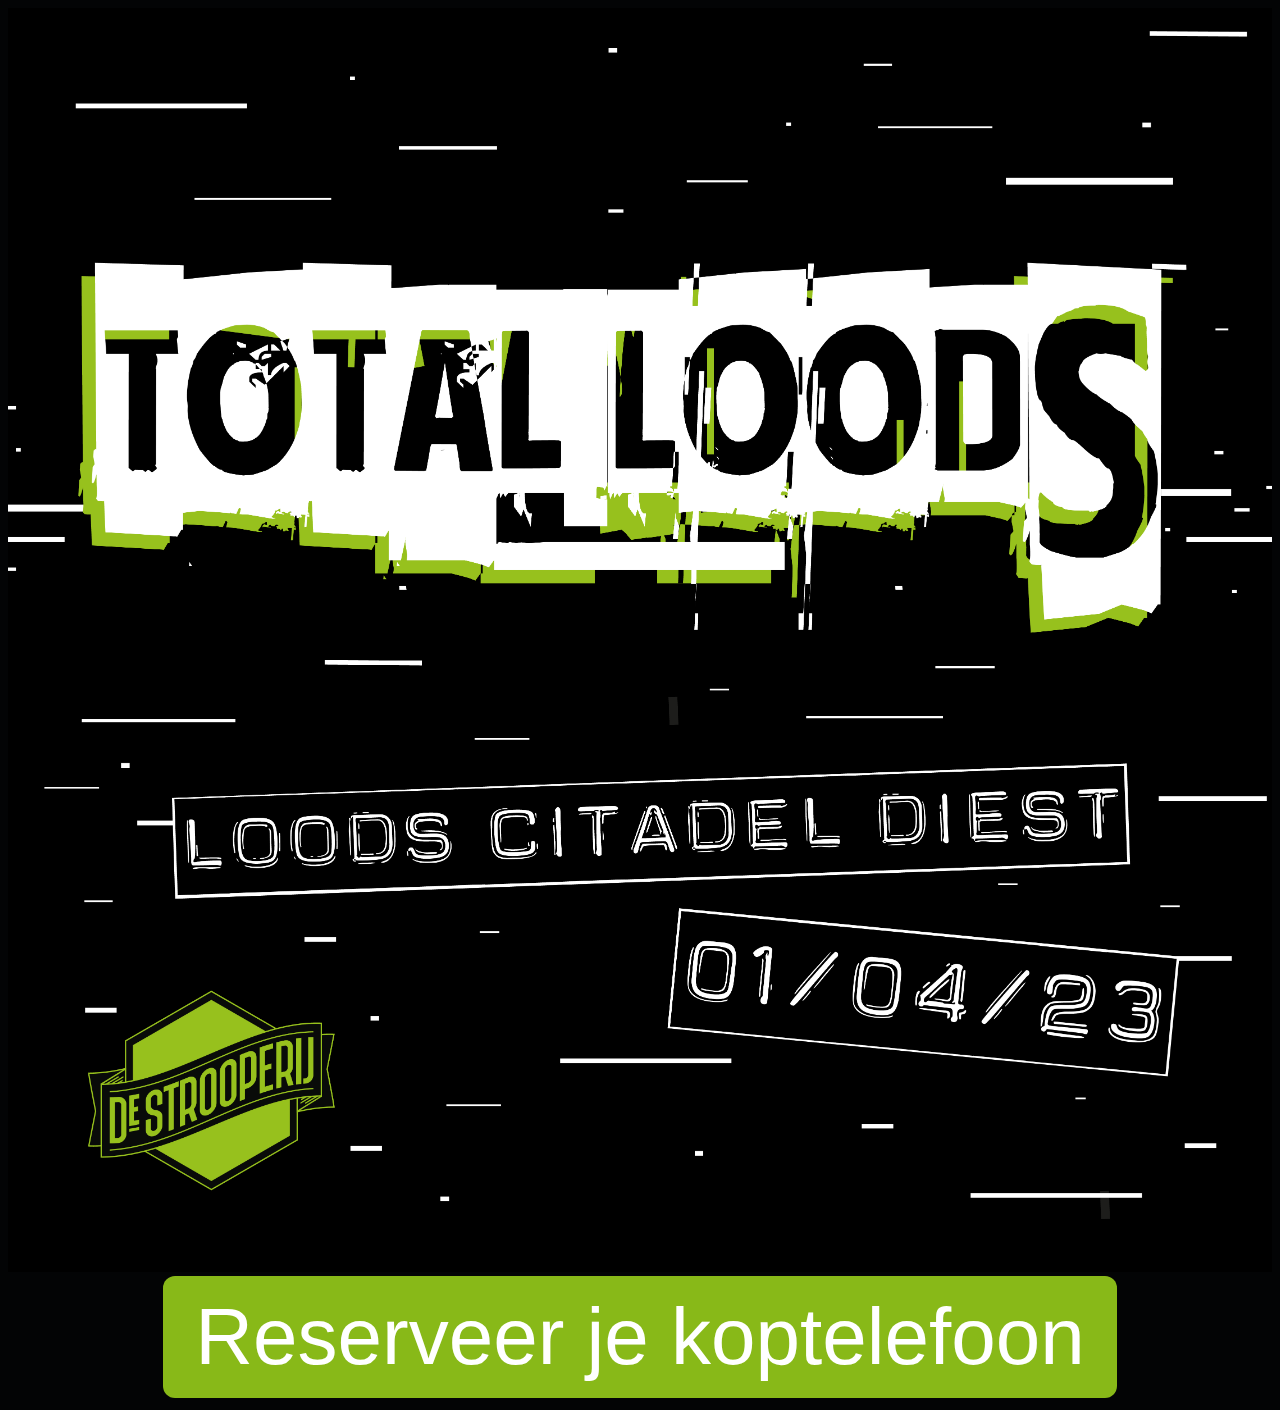
==== index.html @ c7da3c21 "fix: adjust banner" ====
<!DOCTYPE html>
<html>
  <head>
    <title>De Strooperij</title>
    <link rel="stylesheet" href="./static/main.css" />
  </head>
  <body>
    <div>
      <img class="header" src="./static/img/banner.png" />
    </div>
    <div class="button">
      <a href="https://total-loods-silent-disco.eventsquare.co/6rwni7seofbu" target="_blank">Reserveer je koptelefoon</a>
    </div>
  </body>
</html>
---- static/main.css ----
.header {
  display: block;
  margin-left: auto;
  margin-right: auto;
  max-width: 100%;
  max-height: 100%;
  width: auto;
  height: auto; }

body {
  background-color: #030405; }

body {
  display: flex;
  align-items: center;
  justify-content: center;
  flex-direction: column;
  min-height: 100vh;
  font-family: -system-ui, -apple-system, BlinkMacSystemFont, sans-serif; }

a {
  color: #FFFFFF;
  text-decoration: none;
  font-size: 80px;
  display: flex;
  justify-content: center;
  font-style: bold; }
  a:visited {
    color: #FFFFFF;
    text-decoration: none;
    opacity: 0.42; }
  a:hover {
    opacity: 0.7;
    text-decoration: underline; }
  a:active {
    opacity: 1;
    text-decoration: none; }

.button {
  display: inline-block;
  align-self: center;
  background-color: #88B918;
  border: none;
  padding: 15px 32px;
  text-align: center;
  text-decoration: none;
  margin: 4px 2px;
  border-radius: 12px; }
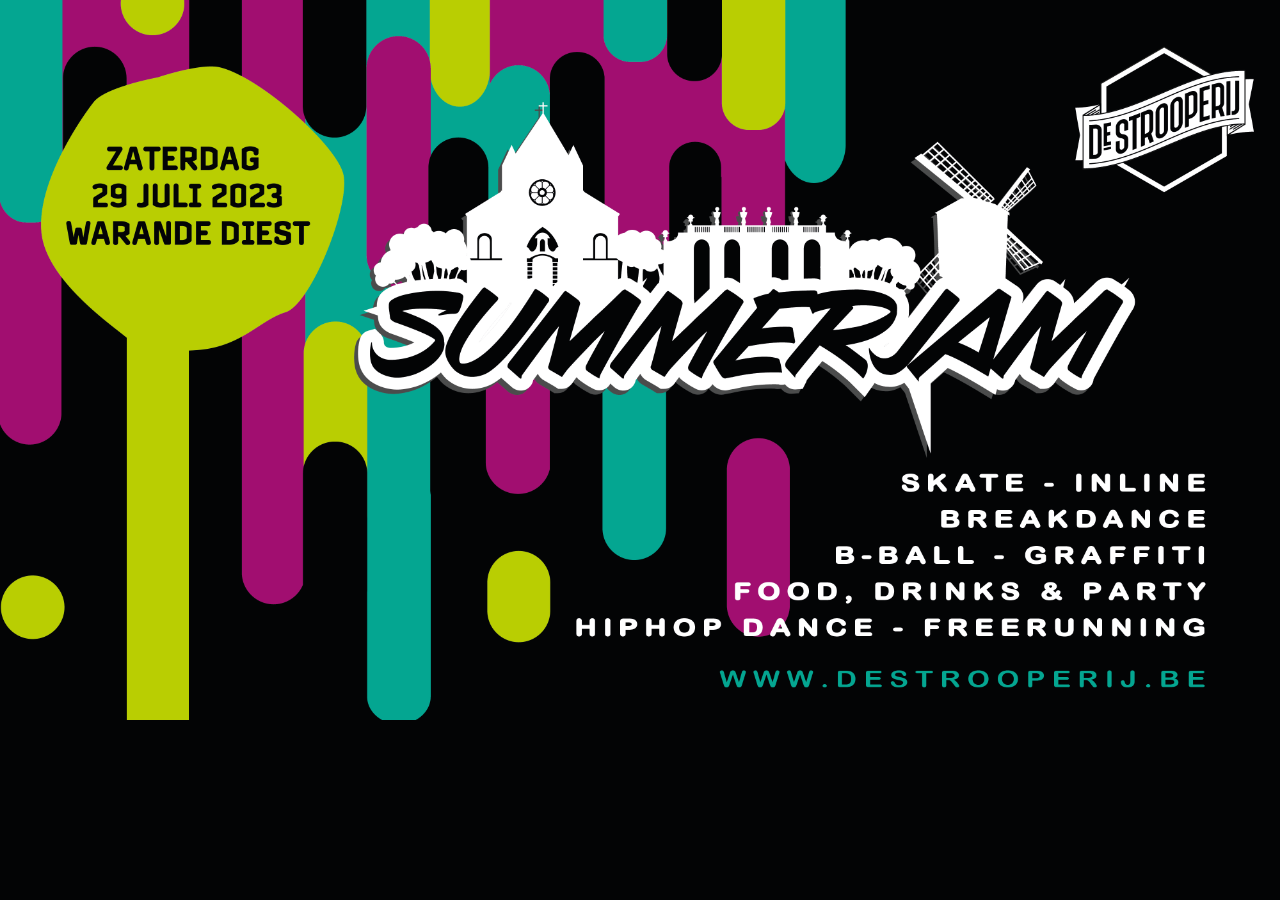
==== commit e288d132: "feat: summer jam 2023" ====
--- a/index.html
+++ b/index.html
@@ -8,8 +8,5 @@
     <div>
       <img class="header" src="./static/img/banner.png" />
     </div>
-    <div class="button">
-      <a href="https://total-loods-silent-disco.eventsquare.co/6rwni7seofbu" target="_blank">Reserveer je koptelefoon</a>
-    </div>
   </body>
 </html>
--- a/static/main.css
+++ b/static/main.css
@@ -1,22 +1,28 @@
 .header {
-  display: block;
+  /* display: flex; */
+  display: flex;
+  flex-direction: column;
+  align-items: start;
   margin-left: auto;
   margin-right: auto;
   max-width: 100%;
-  max-height: 100%;
+  /* max-height: 100%; */
   width: auto;
-  height: auto; }
+  height: auto;
+}
 
 body {
-  background-color: #030405; }
+  background-color: #030405;
+}
 
 body {
   display: flex;
-  align-items: center;
-  justify-content: center;
+  justify-content: flex-start;
   flex-direction: column;
+  margin: 0px;
   min-height: 100vh;
-  font-family: -system-ui, -apple-system, BlinkMacSystemFont, sans-serif; }
+  font-family: -system-ui, -apple-system, BlinkMacSystemFont, sans-serif;
+}
 
 a {
   color: #FFFFFF;
@@ -24,17 +30,24 @@
   font-size: 80px;
   display: flex;
   justify-content: center;
-  font-style: bold; }
-  a:visited {
-    color: #FFFFFF;
-    text-decoration: none;
-    opacity: 0.42; }
-  a:hover {
-    opacity: 0.7;
-    text-decoration: underline; }
-  a:active {
-    opacity: 1;
-    text-decoration: none; }
+  font-style: bold;
+}
+
+a:visited {
+  color: #FFFFFF;
+  text-decoration: none;
+  opacity: 0.42;
+}
+
+a:hover {
+  opacity: 0.7;
+  text-decoration: underline;
+}
+
+a:active {
+  opacity: 1;
+  text-decoration: none;
+}
 
 .button {
   display: inline-block;
@@ -45,4 +58,9 @@
   text-align: center;
   text-decoration: none;
   margin: 4px 2px;
-  border-radius: 12px; }
+  border-radius: 12px;
+}
+
+/*# sourceMappingURL=main.css.map */
+
+/*# sourceMappingURL=main.css.map */
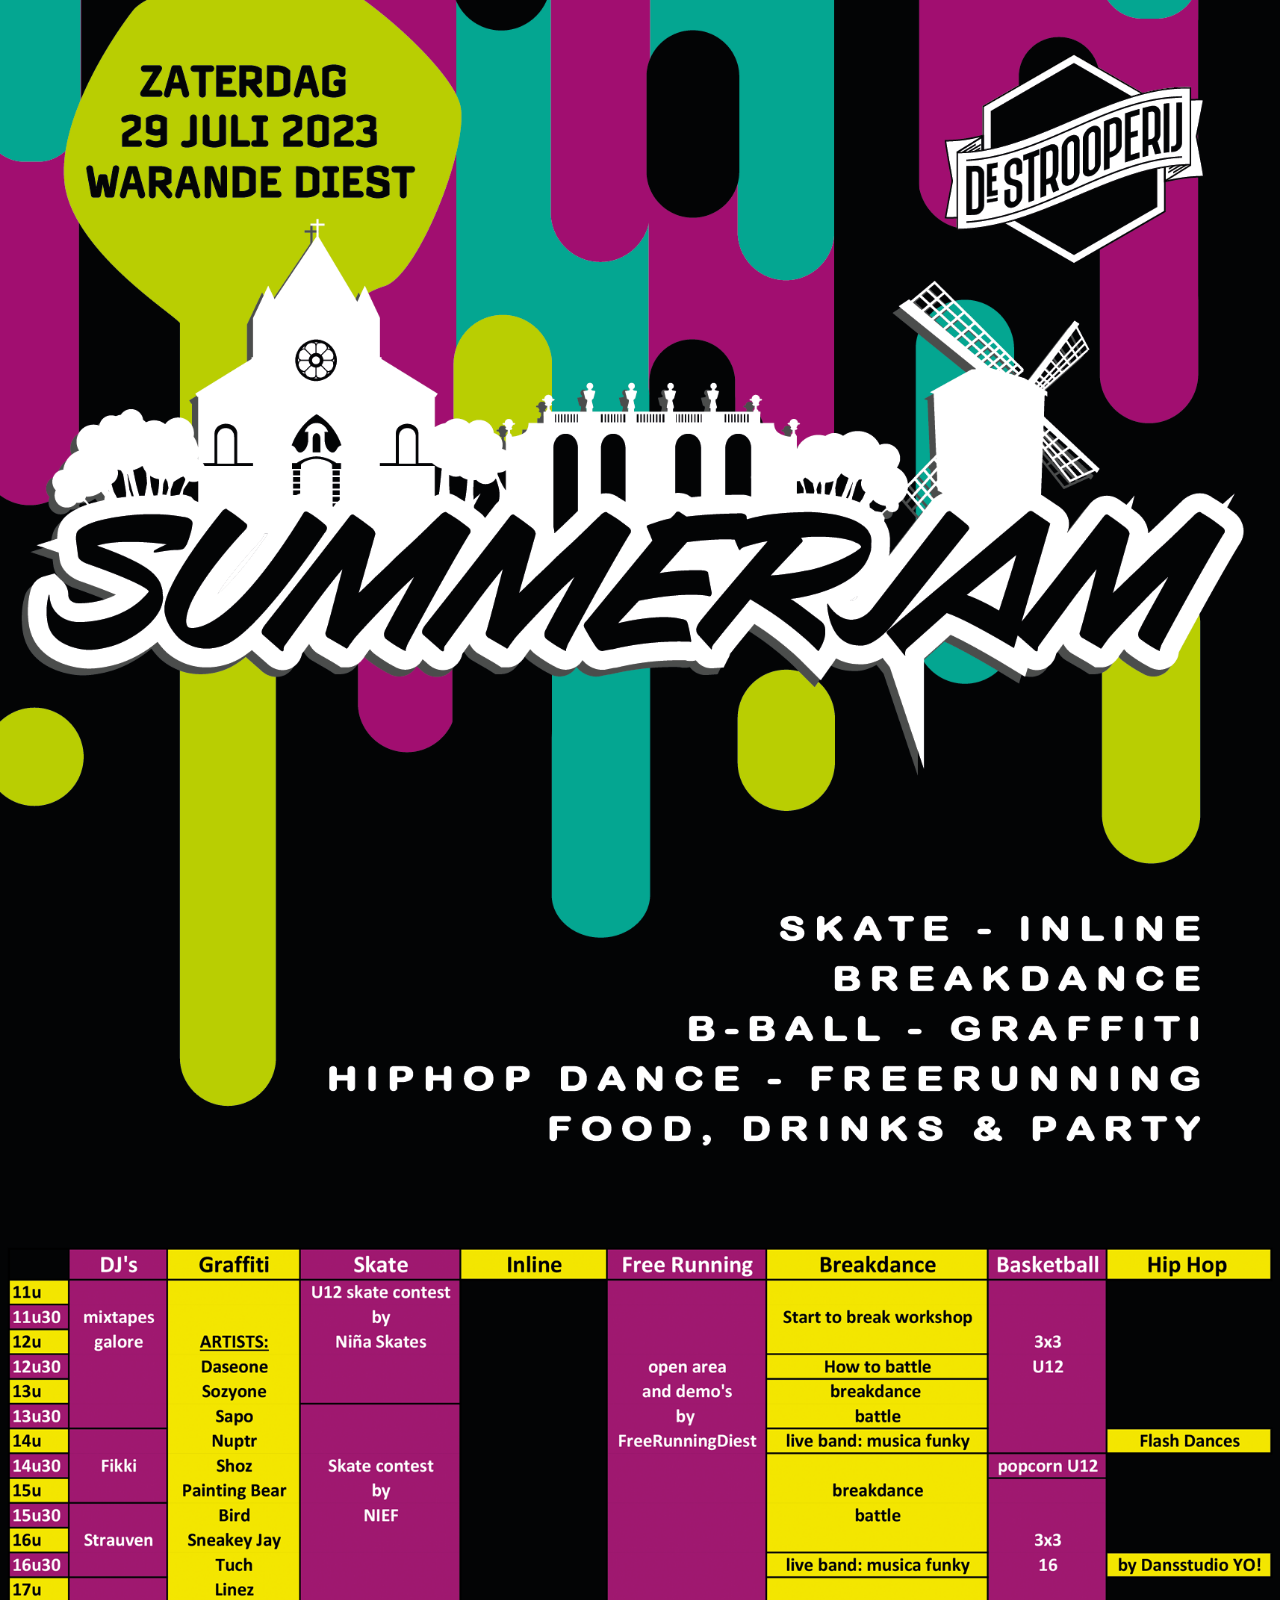
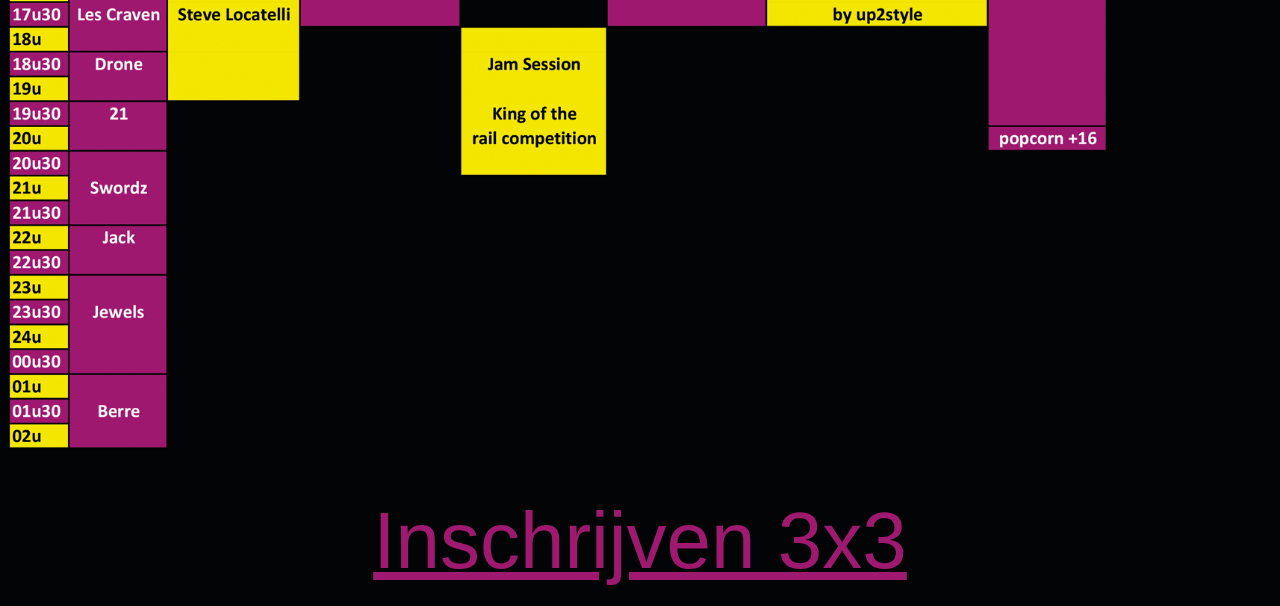
==== commit 0ad10c47: "chore: update timetable" ====
--- a/index.html
+++ b/index.html
@@ -7,6 +7,7 @@
   <body>
     <div>
       <img class="header" src="./static/img/banner.png" />
+      <a class="button" href="https://docs.google.com/forms/d/e/1FAIpQLSea4ttRO7aKOVwYZf0g1lOY1QCW1S-lXmEupYNAjD7B0sXbIw/viewform?fbclid=IwAR3kjUCj4Ua3ShYktB3WExdc3e5omqko2OveO0cGcGhgmTHzK2kvohEwtuA">Inschrijven 3x3</a>
     </div>
   </body>
 </html>
--- a/static/main.css
+++ b/static/main.css
@@ -1,12 +1,11 @@
+html {
+  display: flex;
+}
+
 .header {
-  /* display: flex; */
-  display: flex;
-  flex-direction: column;
-  align-items: start;
   margin-left: auto;
   margin-right: auto;
   max-width: 100%;
-  /* max-height: 100%; */
   width: auto;
   height: auto;
 }
@@ -17,7 +16,7 @@
 
 body {
   display: flex;
-  justify-content: flex-start;
+  justify-content: center;
   flex-direction: column;
   margin: 0px;
   min-height: 100vh;
@@ -25,16 +24,13 @@
 }
 
 a {
-  color: #FFFFFF;
-  text-decoration: none;
+  color: #9F1970;
   font-size: 80px;
-  display: flex;
-  justify-content: center;
   font-style: bold;
 }
 
 a:visited {
-  color: #FFFFFF;
+  color: #9F1970;
   text-decoration: none;
   opacity: 0.42;
 }
@@ -50,17 +46,8 @@
 }
 
 .button {
-  display: inline-block;
-  align-self: center;
-  background-color: #88B918;
-  border: none;
+  display: block;
   padding: 15px 32px;
   text-align: center;
-  text-decoration: none;
   margin: 4px 2px;
-  border-radius: 12px;
 }
-
-/*# sourceMappingURL=main.css.map */
-
-/*# sourceMappingURL=main.css.map */
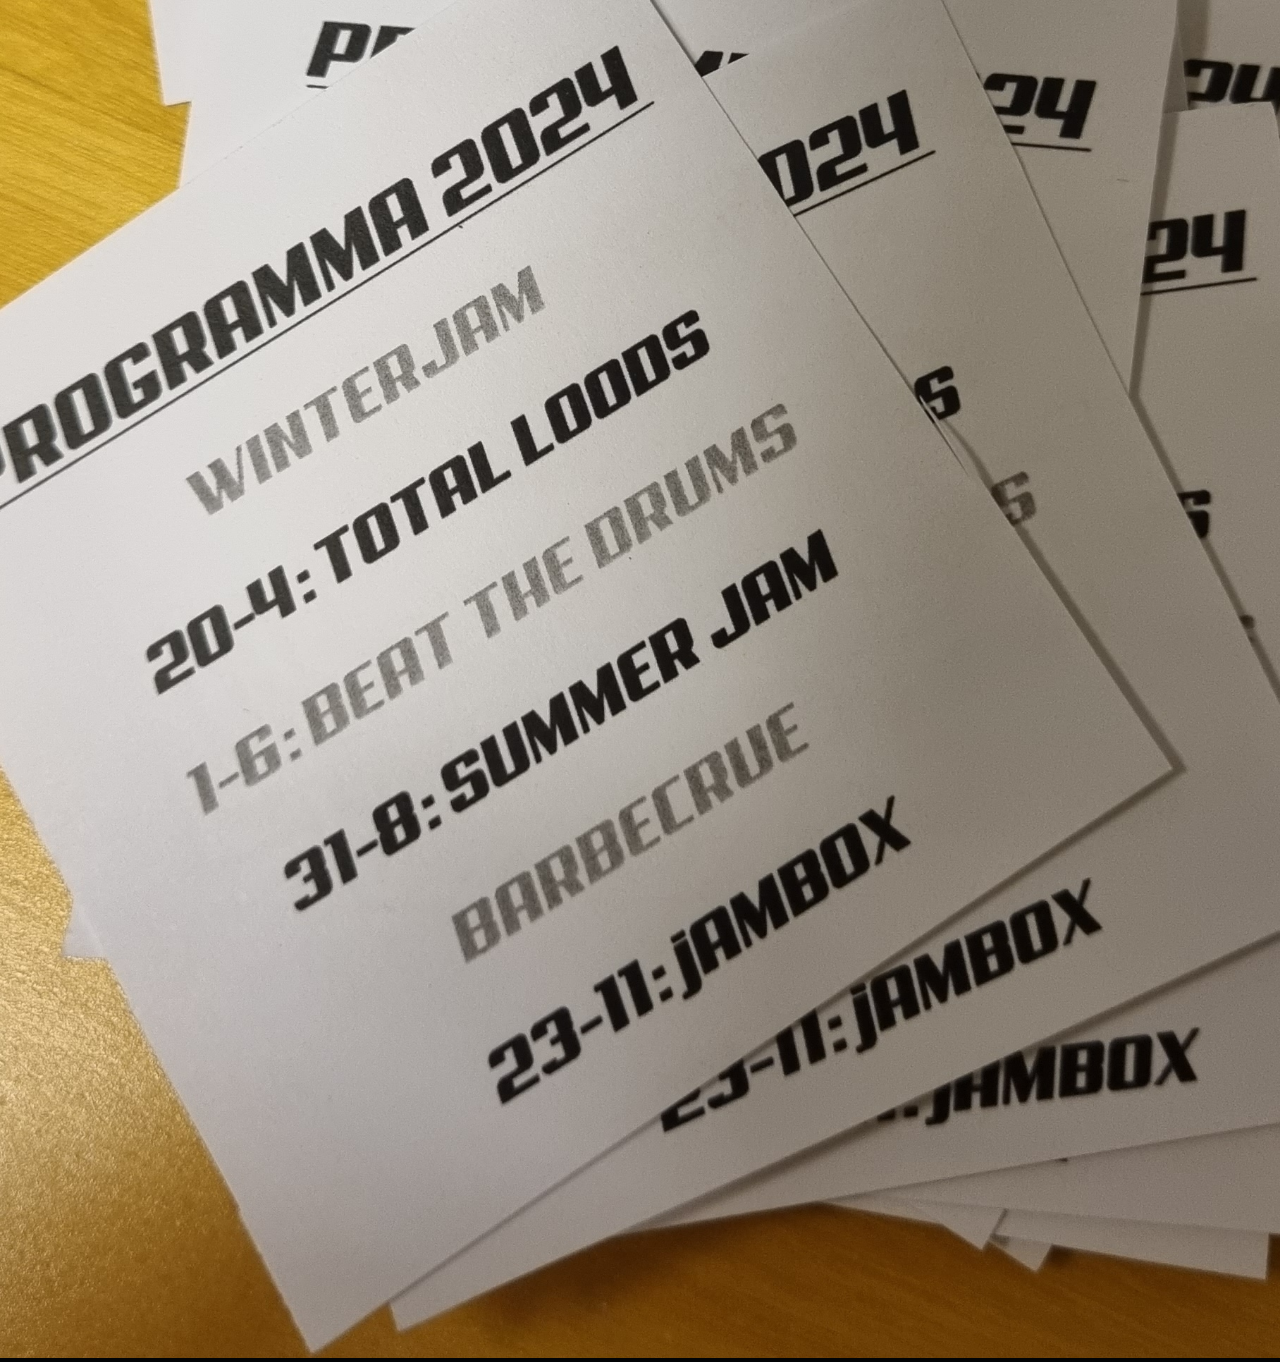
==== commit 8eb6c791: "chore: update program for 2024" ====
--- a/index.html
+++ b/index.html
@@ -6,8 +6,7 @@
   </head>
   <body>
     <div>
-      <img class="header" src="./static/img/banner.png" />
-      <a class="button" href="https://docs.google.com/forms/d/e/1FAIpQLSea4ttRO7aKOVwYZf0g1lOY1QCW1S-lXmEupYNAjD7B0sXbIw/viewform?fbclid=IwAR3kjUCj4Ua3ShYktB3WExdc3e5omqko2OveO0cGcGhgmTHzK2kvohEwtuA">Inschrijven 3x3</a>
+      <img class="header" src="./static/img/banner.jpg" />
     </div>
   </body>
 </html>
--- a/static/main.css
+++ b/static/main.css
@@ -6,7 +6,6 @@
   margin-left: auto;
   margin-right: auto;
   max-width: 100%;
-  width: auto;
   height: auto;
 }
 
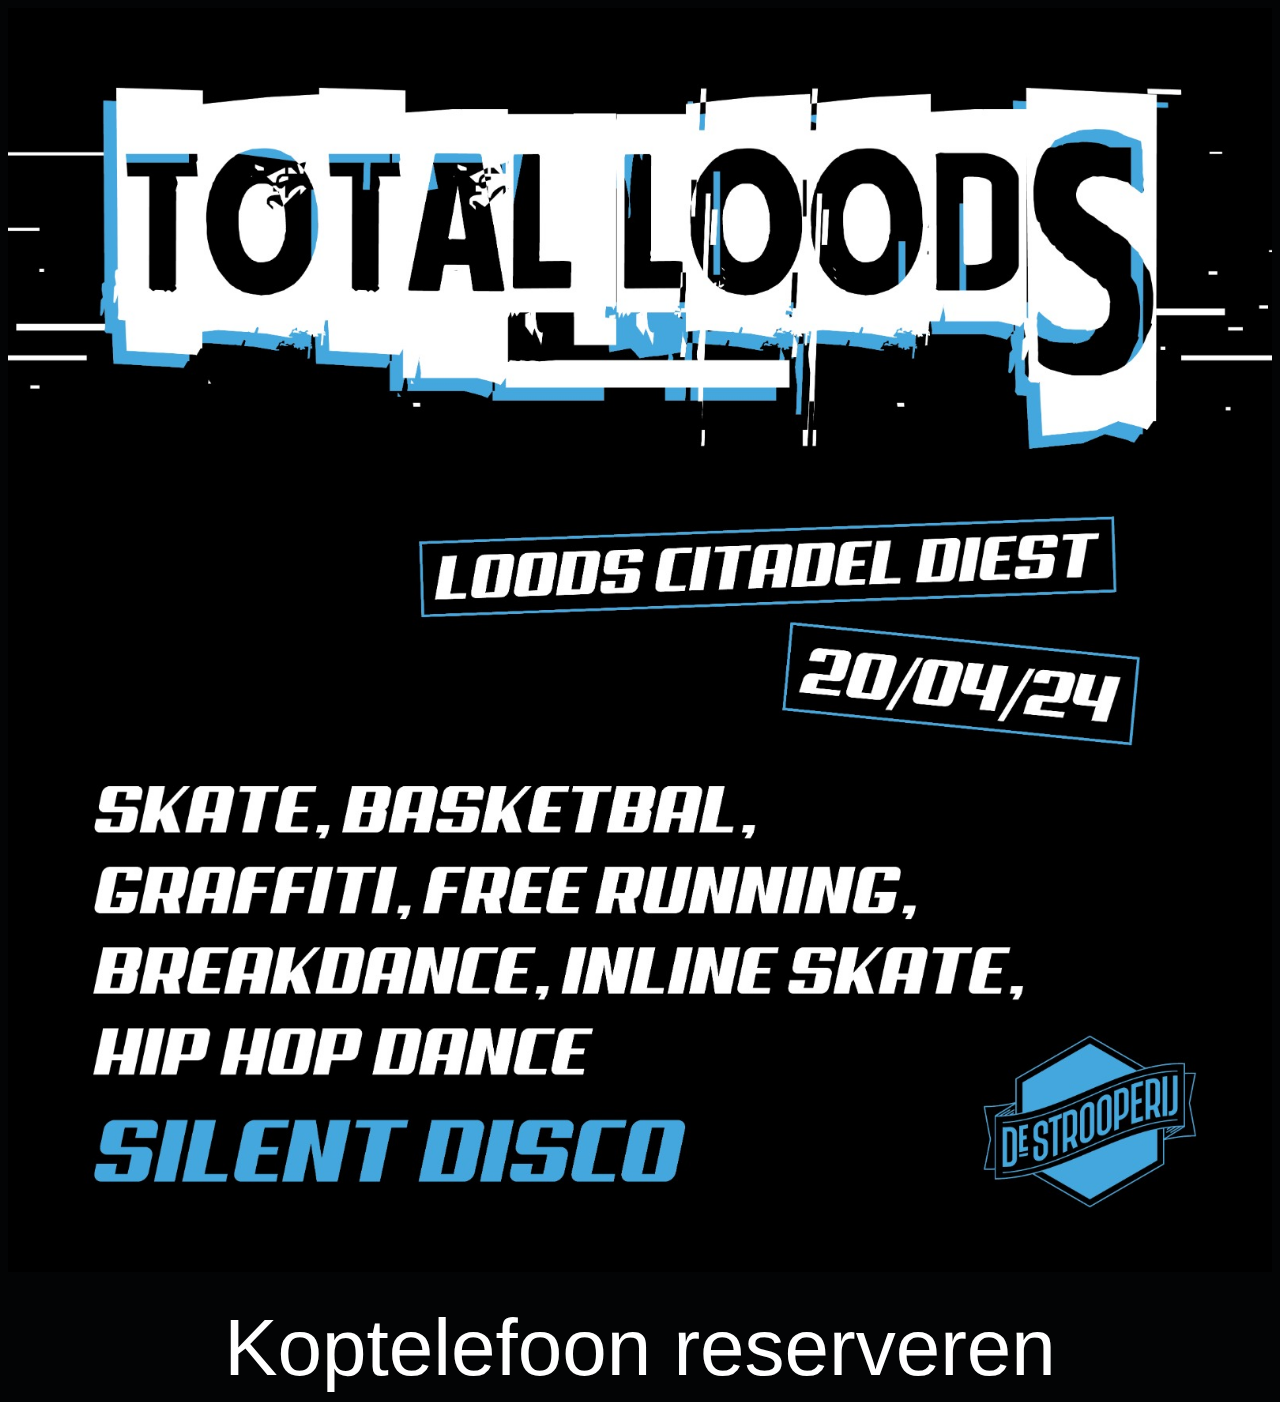
==== commit 685e0b9c: "feat: total loods 2024" ====
--- a/index.html
+++ b/index.html
@@ -8,5 +8,8 @@
     <div>
       <img class="header" src="./static/img/banner.jpg" />
     </div>
+    <div>
+      <a href="https://tibbaa.com/order/9pknzgenqz?lang=nl" target="_blank">Koptelefoon reserveren</a>
+    </div>
   </body>
 </html>
--- a/static/main.css
+++ b/static/main.css
@@ -1,11 +1,10 @@
-html {
-  display: flex;
-}
-
 .header {
+  display: block;
   margin-left: auto;
   margin-right: auto;
   max-width: 100%;
+  max-height: 100%;
+  width: auto;
   height: auto;
 }
 
@@ -14,39 +13,34 @@
 }
 
 body {
-  display: flex;
+  align-items: center;
   justify-content: center;
   flex-direction: column;
-  margin: 0px;
   min-height: 100vh;
   font-family: -system-ui, -apple-system, BlinkMacSystemFont, sans-serif;
 }
 
 a {
-  color: #9F1970;
+  color: #FFFFFF;
+  text-decoration: none;
   font-size: 80px;
+  display: flex;
+  justify-content: center;
+  padding-top: 30px;
   font-style: bold;
 }
-
 a:visited {
-  color: #9F1970;
+  color: #FFFFFF;
   text-decoration: none;
   opacity: 0.42;
 }
-
 a:hover {
-  opacity: 0.7;
-  text-decoration: underline;
-}
-
-a:active {
-  opacity: 1;
+  color: #44A7DE;
+  /* opacity: 0.7; */
   text-decoration: none;
 }
-
-.button {
-  display: block;
-  padding: 15px 32px;
-  text-align: center;
-  margin: 4px 2px;
+a:active {
+  color: #44A7DE;
+  /* opacity: 1; */
+  text-decoration: none;
 }
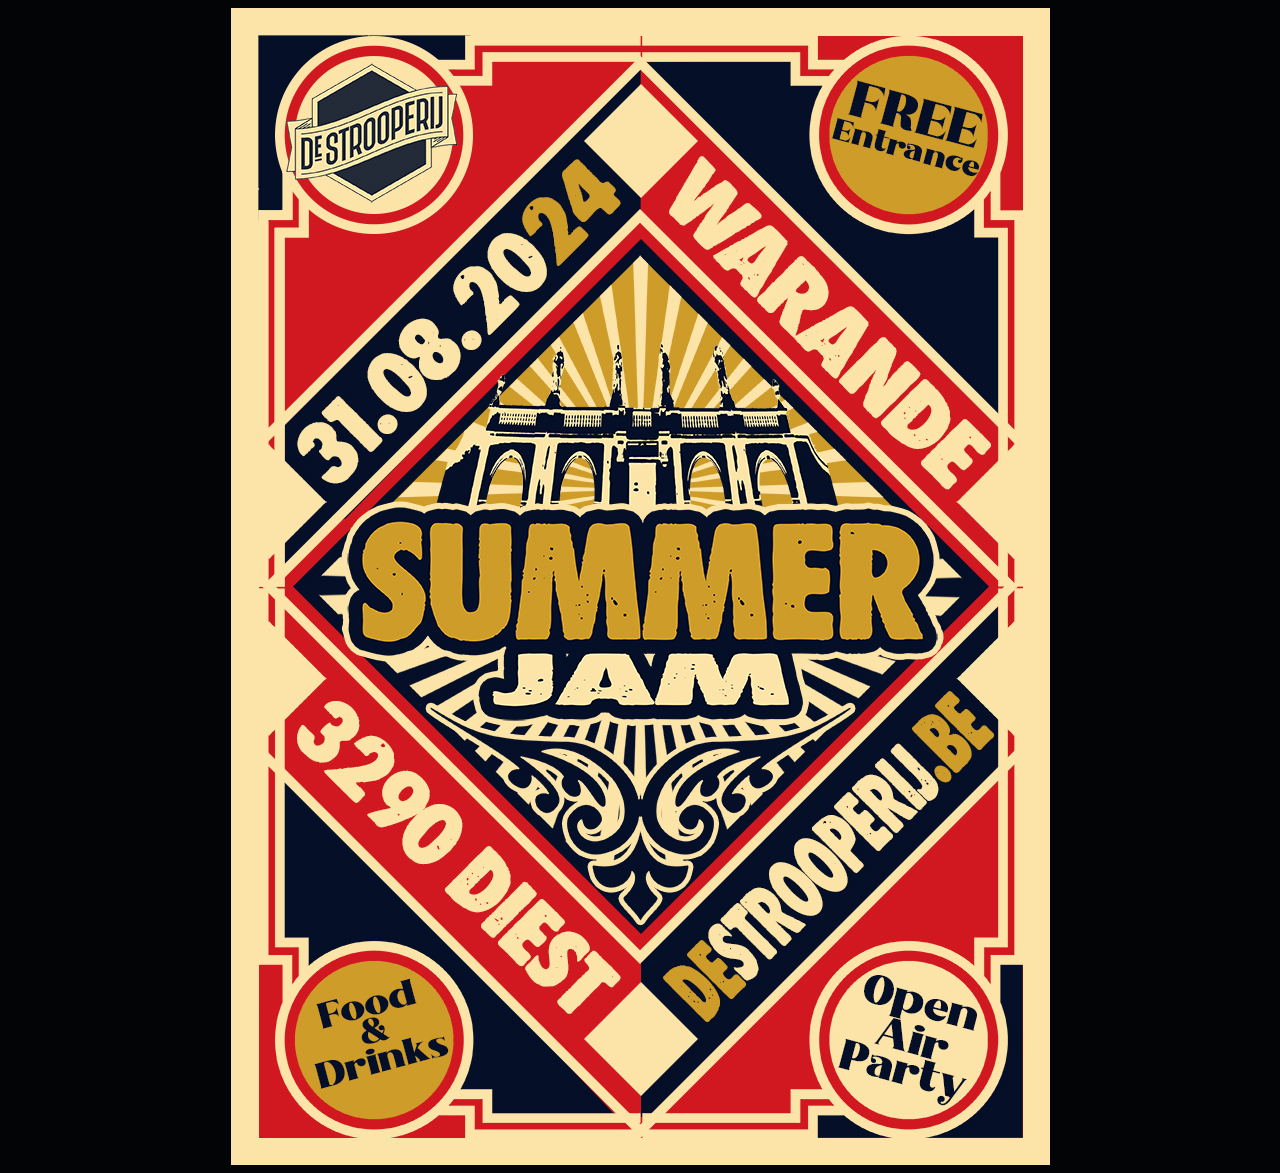
==== commit dc35ff5b: "chore: summer jam 2024" ====
--- a/index.html
+++ b/index.html
@@ -8,8 +8,5 @@
     <div>
       <img class="header" src="./static/img/banner.jpg" />
     </div>
-    <div>
-      <a href="https://tibbaa.com/order/9pknzgenqz?lang=nl" target="_blank">Koptelefoon reserveren</a>
-    </div>
   </body>
 </html>
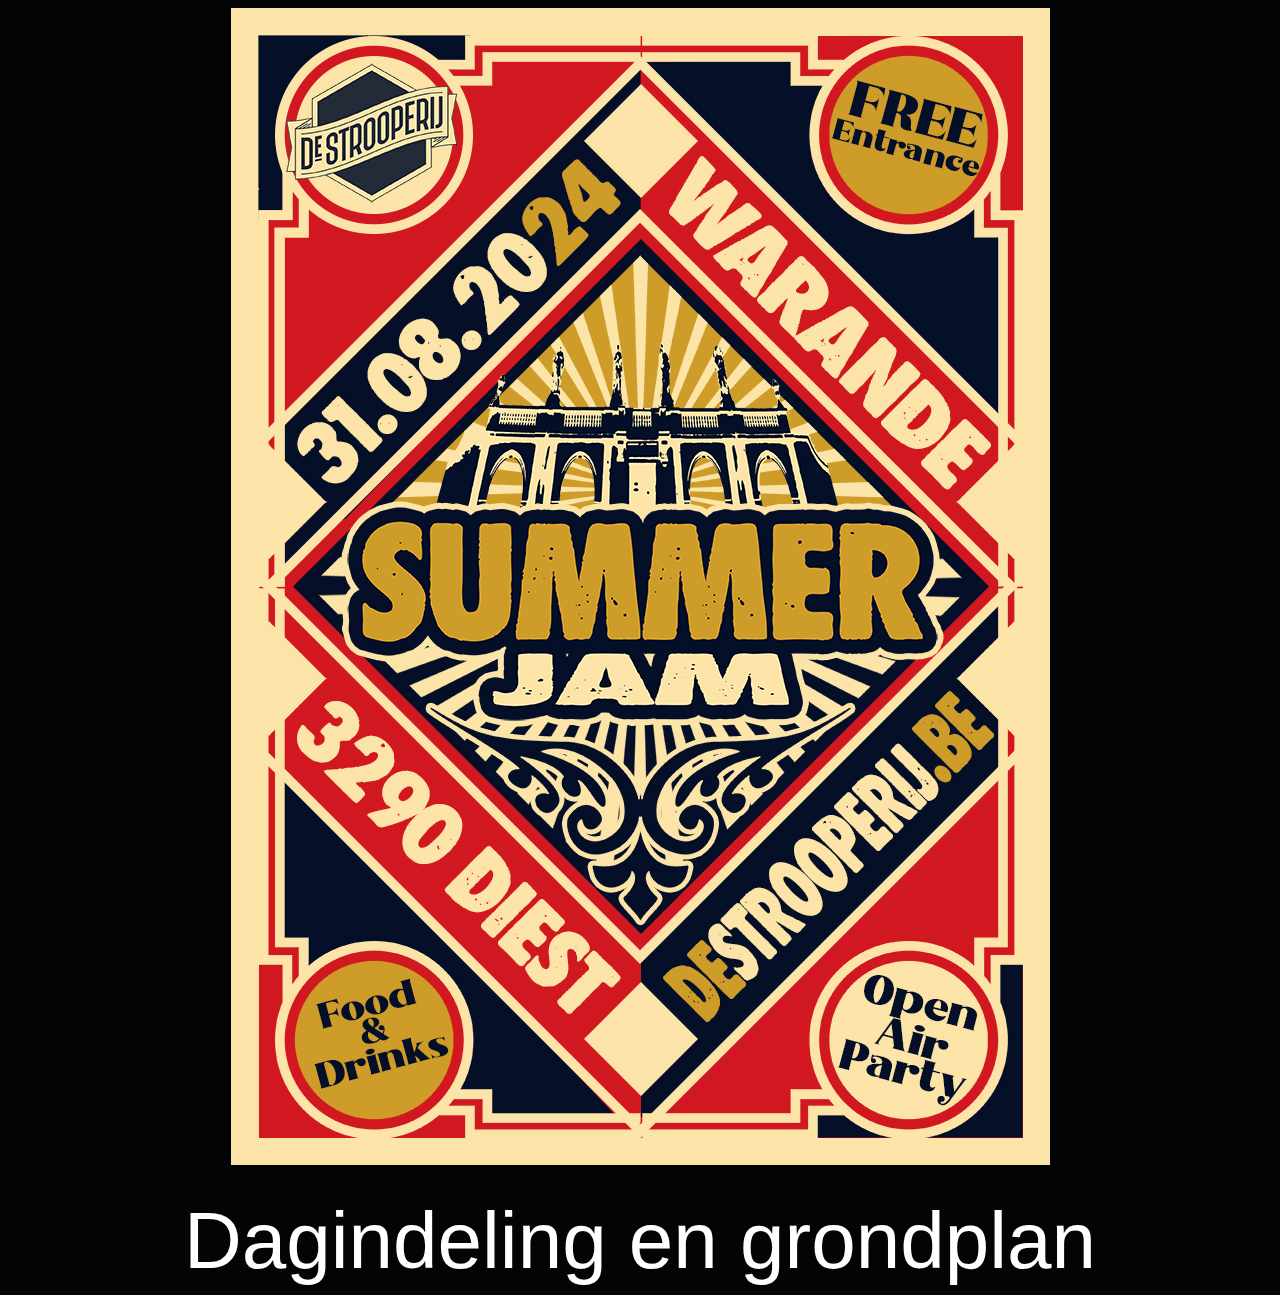
==== commit fbd807eb: "feat: add timetable" ====
--- a/index.html
+++ b/index.html
@@ -8,5 +8,8 @@
     <div>
       <img class="header" src="./static/img/banner.jpg" />
     </div>
+    <div>
+      <a href="timetable.html" target="_blank">Dagindeling en grondplan</a>
+    </div>
   </body>
 </html>
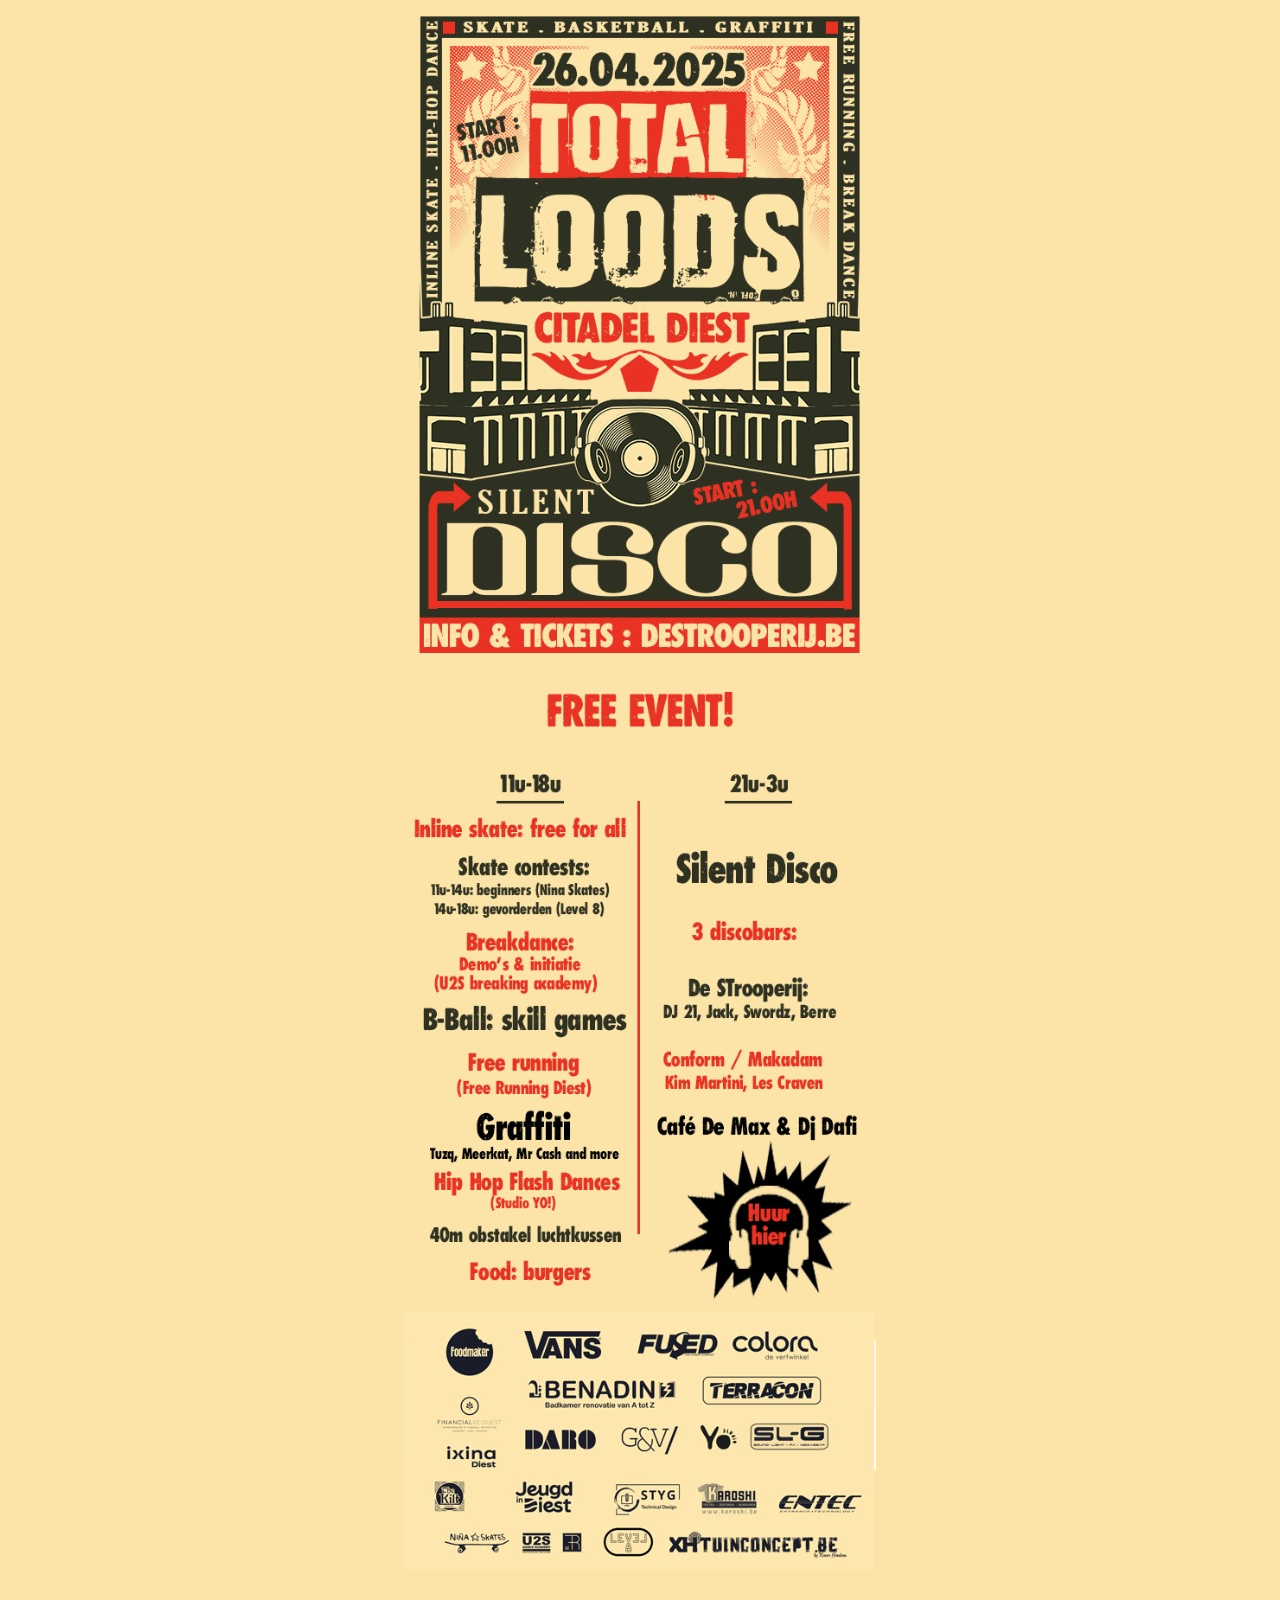
==== commit 513e913f: "chore: update for 2025" ====
--- a/index.html
+++ b/index.html
@@ -1,15 +1,14 @@
-<!DOCTYPE html>
-<html>
-  <head>
-    <title>De Strooperij</title>
-    <link rel="stylesheet" href="./static/main.css" />
-  </head>
-  <body>
-    <div>
-      <img class="header" src="./static/img/banner.jpg" />
-    </div>
-    <div>
-      <a href="timetable.html" target="_blank">Dagindeling en grondplan</a>
-    </div>
-  </body>
-</html>
+<!DOCTYPE html>
+<html>
+  <head>
+    <title>De Strooperij</title>
+    <link rel="stylesheet" href="./static/main.css" />
+  </head>
+  <body>
+    <div>
+      <a href="https://total-loods-silent-disco.eventsquare.store/qw0tvhe3b79d">
+        <img class="header" src="./static/img/banner.jpeg" />
+      </a>
+    </div>
+  </body>
+</html>
--- a/static/main.css
+++ b/static/main.css
@@ -1,46 +1,22 @@
-.header {
-  display: block;
-  margin-left: auto;
-  margin-right: auto;
-  max-width: 100%;
-  max-height: 100%;
-  width: auto;
-  height: auto;
-}
-
-body {
-  background-color: #030405;
-}
-
-body {
-  align-items: center;
-  justify-content: center;
-  flex-direction: column;
-  min-height: 100vh;
-  font-family: -system-ui, -apple-system, BlinkMacSystemFont, sans-serif;
-}
-
-a {
-  color: #FFFFFF;
-  text-decoration: none;
-  font-size: 80px;
-  display: flex;
-  justify-content: center;
-  padding-top: 30px;
-  font-style: bold;
-}
-a:visited {
-  color: #FFFFFF;
-  text-decoration: none;
-  opacity: 0.42;
-}
-a:hover {
-  color: #44A7DE;
-  /* opacity: 0.7; */
-  text-decoration: none;
-}
-a:active {
-  color: #44A7DE;
-  /* opacity: 1; */
-  text-decoration: none;
-}
+.header {
+  display: block;
+  margin-left: auto;
+  margin-right: auto;
+  max-width: 100%;
+  max-height: 100%;
+  width: auto;
+  height: auto;
+}
+
+body {
+  background-color: #fce3a8;
+  margin: 0px;
+}
+
+body {
+  align-items: center;
+  justify-content: center;
+  flex-direction: column;
+  min-height: 100vh;
+  font-family: -system-ui, -apple-system, BlinkMacSystemFont, sans-serif;
+}
